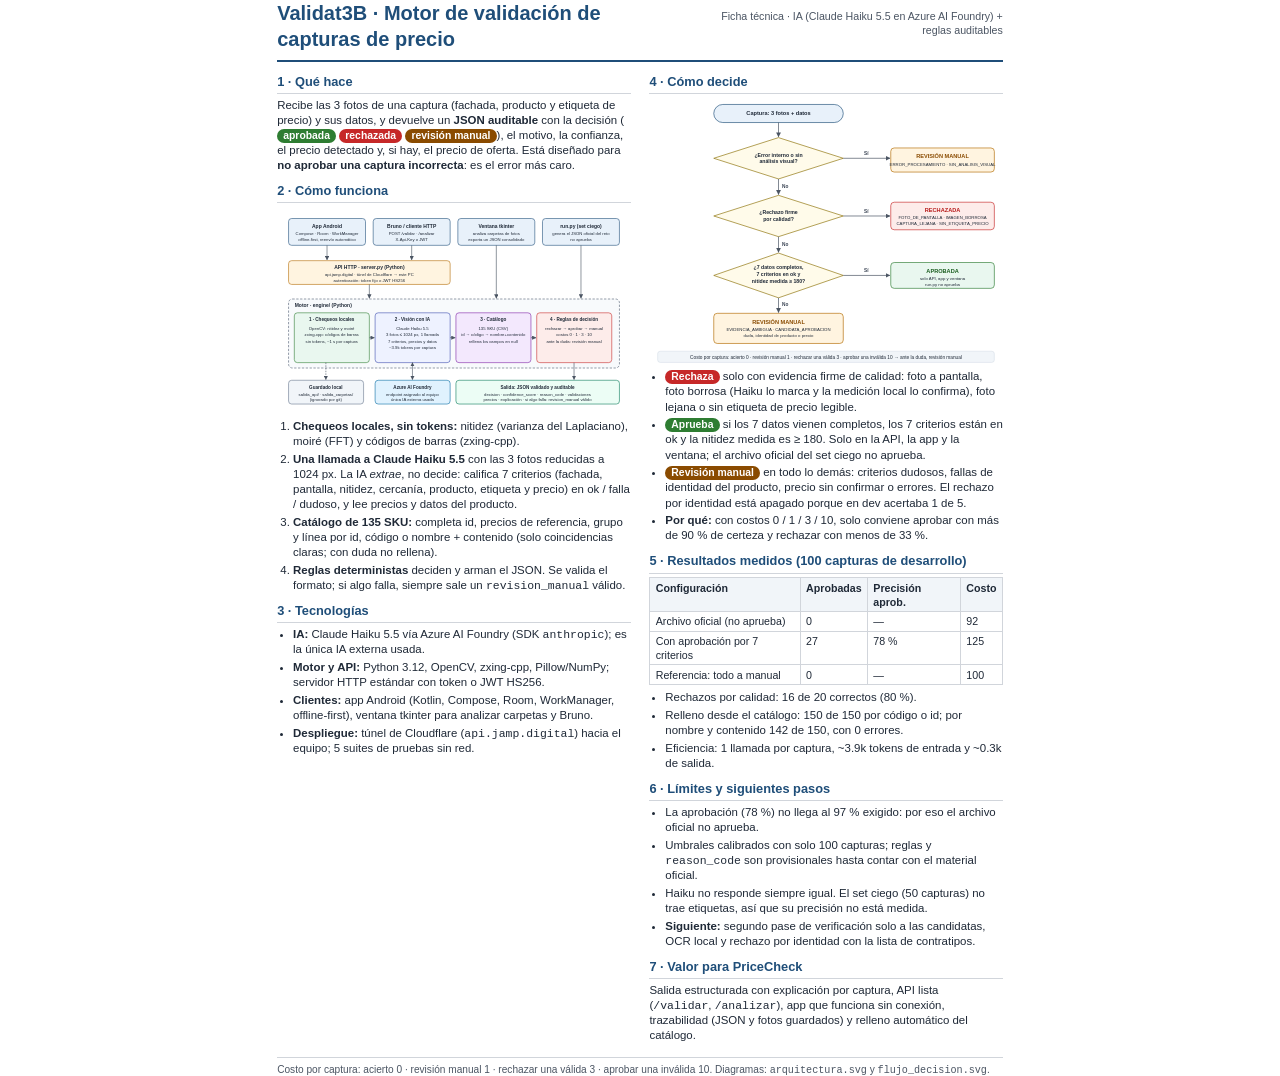
==== documentacion/ficha_tecnica.html @ 6adc856c "commit" ====
<!doctype html>
<html lang="es">
<head>
<meta charset="utf-8">
<meta name="viewport" content="width=device-width, initial-scale=1">
<title>Ficha técnica · Validat3B</title>
<style>
  @page { size: A4; margin: 9mm; }
  :root { --ink:#1f2937; --muted:#4b5563; --line:#d1d5db; --brand:#1f4e79; --ok:#2e7d32; --no:#c62828; --man:#8a4b00; }
  * { box-sizing: border-box; }
  html { -webkit-print-color-adjust: exact; print-color-adjust: exact; }
  body { margin: 0; font: 8.6pt/1.32 "Segoe UI", Arial, sans-serif; color: var(--ink); background: #fff; }
  .page { width: 192mm; margin: 0 auto; }
  header { border-bottom: 2px solid var(--brand); padding-bottom: 2mm; margin-bottom: 3mm; display: flex; justify-content: space-between; align-items: baseline; gap: 6mm; }
  h1 { margin: 0; font-size: 15pt; color: var(--brand); }
  header p { margin: 0; color: var(--muted); font-size: 8pt; text-align: right; }
  .grid { display: grid; grid-template-columns: 1fr 1fr; gap: 0 5mm; }
  h2 { margin: 2.6mm 0 1mm; font-size: 9.6pt; color: var(--brand); border-bottom: 1px solid var(--line); padding-bottom: .6mm; }
  h2:first-child { margin-top: 0; }
  p { margin: 0 0 1.2mm; }
  ol, ul { margin: 0 0 1.2mm; padding-left: 4.2mm; }
  li { margin-bottom: .7mm; }
  img { width: 100%; display: block; margin: 1mm 0 1.2mm; }
  .tag { display: inline-block; padding: 0 1.6mm; border-radius: 2mm; font-weight: 700; font-size: 7.8pt; color: #fff; }
  .ok { background: var(--ok); } .no { background: var(--no); } .man { background: var(--man); }
  table { width: 100%; border-collapse: collapse; margin: .8mm 0 1.4mm; font-size: 8pt; }
  th, td { border: 1px solid var(--line); padding: .6mm 1.4mm; text-align: left; vertical-align: top; }
  th { background: #f1f5f9; }
  .note { color: var(--muted); font-size: 7.8pt; }
  footer { margin-top: 2.5mm; padding-top: 1.2mm; border-top: 1px solid var(--line); color: var(--muted); font-size: 7.6pt; }
</style>
</head>
<body>
<div class="page">
  <header>
    <h1>Validat3B · Motor de validación de capturas de precio</h1>
    <p>Ficha técnica · IA (Claude Haiku 5.5 en Azure AI Foundry) + reglas auditables</p>
  </header>

  <div class="grid">
    <!-- Columna izquierda -->
    <section>
      <h2>1 · Qué hace</h2>
      <p>Recibe las 3 fotos de una captura (fachada, producto y etiqueta de precio) y sus datos, y devuelve un <b>JSON auditable</b>
      con la decisión (<span class="tag ok">aprobada</span> <span class="tag no">rechazada</span> <span class="tag man">revisión manual</span>),
      el motivo, la confianza, el precio detectado y, si hay, el precio de oferta. Está diseñado para <b>no aprobar una captura incorrecta</b>:
      es el error más caro.</p>

      <h2>2 · Cómo funciona</h2>
      <img src="arquitectura.svg" alt="Diagrama de arquitectura del motor">
      <ol>
        <li><b>Chequeos locales, sin tokens:</b> nitidez (varianza del Laplaciano), moiré (FFT) y códigos de barras (zxing-cpp).</li>
        <li><b>Una llamada a Claude Haiku 5.5</b> con las 3 fotos reducidas a 1024 px. La IA <i>extrae</i>, no decide: califica 7 criterios
        (fachada, pantalla, nitidez, cercanía, producto, etiqueta y precio) en ok / falla / dudoso, y lee precios y datos del producto.</li>
        <li><b>Catálogo de 135 SKU:</b> completa id, precios de referencia, grupo y línea por id, código o nombre + contenido
        (solo coincidencias claras; con duda no rellena).</li>
        <li><b>Reglas deterministas</b> deciden y arman el JSON. Se valida el formato; si algo falla, siempre sale un
        <code>revision_manual</code> válido.</li>
      </ol>

      <h2>3 · Tecnologías</h2>
      <ul>
        <li><b>IA:</b> Claude Haiku 5.5 vía Azure AI Foundry (SDK <code>anthropic</code>); es la única IA externa usada.</li>
        <li><b>Motor y API:</b> Python 3.12, OpenCV, zxing-cpp, Pillow/NumPy; servidor HTTP estándar con token o JWT HS256.</li>
        <li><b>Clientes:</b> app Android (Kotlin, Compose, Room, WorkManager, offline-first), ventana tkinter para analizar carpetas y Bruno.</li>
        <li><b>Despliegue:</b> túnel de Cloudflare (<code>api.jamp.digital</code>) hacia el equipo; 5 suites de pruebas sin red.</li>
      </ul>
    </section>

    <!-- Columna derecha -->
    <section>
      <h2>4 · Cómo decide</h2>
      <img src="flujo_decision.svg" alt="Diagrama de flujo de decisión">
      <ul>
        <li><span class="tag no">Rechaza</span> solo con evidencia firme de calidad: foto a pantalla, foto borrosa (Haiku lo marca y la
        medición local lo confirma), foto lejana o sin etiqueta de precio legible.</li>
        <li><span class="tag ok">Aprueba</span> si los 7 datos vienen completos, los 7 criterios están en ok y la nitidez medida es ≥ 180.
        Solo en la API, la app y la ventana; el archivo oficial del set ciego no aprueba.</li>
        <li><span class="tag man">Revisión manual</span> en todo lo demás: criterios dudosos, fallas de identidad del producto, precio sin
        confirmar o errores. El rechazo por identidad está apagado porque en dev acertaba 1 de 5.</li>
        <li><b>Por qué:</b> con costos 0 / 1 / 3 / 10, solo conviene aprobar con más de 90 % de certeza y rechazar con menos de 33 %.</li>
      </ul>

      <h2>5 · Resultados medidos (100 capturas de desarrollo)</h2>
      <table>
        <tr><th>Configuración</th><th>Aprobadas</th><th>Precisión aprob.</th><th>Costo</th></tr>
        <tr><td>Archivo oficial (no aprueba)</td><td>0</td><td>—</td><td>92</td></tr>
        <tr><td>Con aprobación por 7 criterios</td><td>27</td><td>78 %</td><td>125</td></tr>
        <tr><td>Referencia: todo a manual</td><td>0</td><td>—</td><td>100</td></tr>
      </table>
      <ul>
        <li>Rechazos por calidad: 16 de 20 correctos (80 %).</li>
        <li>Relleno desde el catálogo: 150 de 150 por código o id; por nombre y contenido 142 de 150, con 0 errores.</li>
        <li>Eficiencia: 1 llamada por captura, ~3.9k tokens de entrada y ~0.3k de salida.</li>
      </ul>

      <h2>6 · Límites y siguientes pasos</h2>
      <ul>
        <li>La aprobación (78 %) no llega al 97 % exigido: por eso el archivo oficial no aprueba.</li>
        <li>Umbrales calibrados con solo 100 capturas; reglas y <code>reason_code</code> son provisionales hasta contar con el material oficial.</li>
        <li>Haiku no responde siempre igual. El set ciego (50 capturas) no trae etiquetas, así que su precisión no está medida.</li>
        <li><b>Siguiente:</b> segundo pase de verificación solo a las candidatas, OCR local y rechazo por identidad con la lista de contratipos.</li>
      </ul>

      <h2>7 · Valor para PriceCheck</h2>
      <p>Salida estructurada con explicación por captura, API lista (<code>/validar</code>, <code>/analizar</code>), app que funciona sin
      conexión, trazabilidad (JSON y fotos guardados) y relleno automático del catálogo.</p>
    </section>
  </div>

  <footer>Costo por captura: acierto 0 · revisión manual 1 · rechazar una válida 3 · aprobar una inválida 10. Diagramas: <code>arquitectura.svg</code> y <code>flujo_decision.svg</code>.</footer>
</div>
</body>
</html>
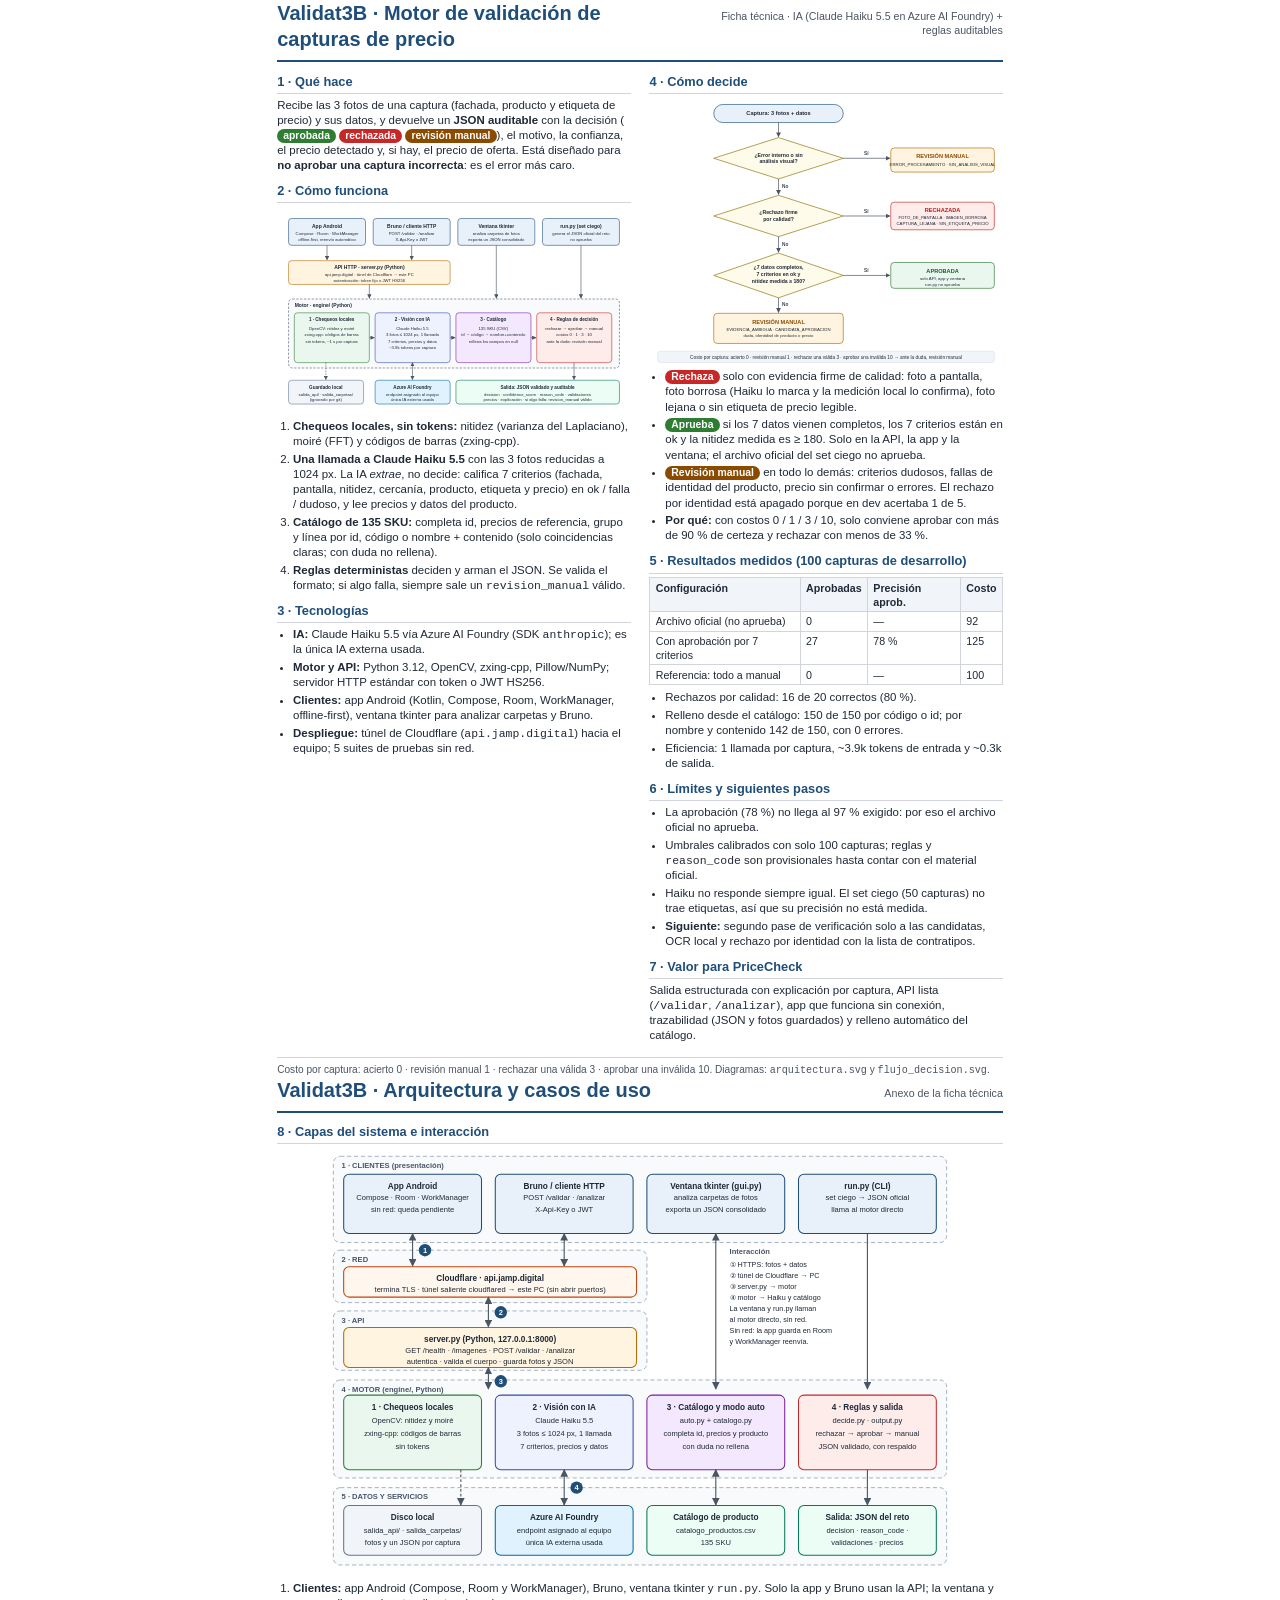
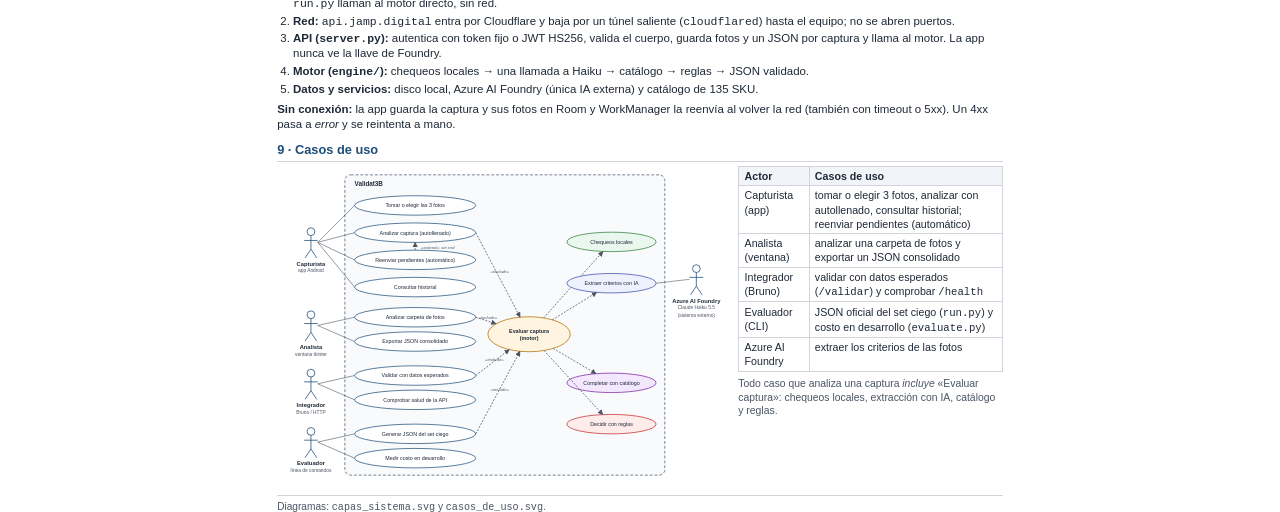
==== commit 42568396: "Ficha técnica: diagramas de capas del sistema y casos de uso, PDF de 2 páginas Co-Authored-By: Claud" ====
--- a/documentacion/ficha_tecnica.html
+++ b/documentacion/ficha_tecnica.html
@@ -28,6 +28,11 @@
   th { background: #f1f5f9; }
   .note { color: var(--muted); font-size: 7.8pt; }
   footer { margin-top: 2.5mm; padding-top: 1.2mm; border-top: 1px solid var(--line); color: var(--muted); font-size: 7.6pt; }
+  .page2 { break-before: page; }
+  .uc { display: grid; grid-template-columns: 118mm 1fr; gap: 4mm; align-items: start; break-inside: avoid; }
+  .page2 h2 { break-after: avoid; }
+  .page2 img.capas { width: 168mm; margin: 1mm auto 1.2mm; }
+  .uc table { margin-top: 0; }
 </style>
 </head>
 <body>
@@ -110,5 +115,45 @@
 
   <footer>Costo por captura: acierto 0 · revisión manual 1 · rechazar una válida 3 · aprobar una inválida 10. Diagramas: <code>arquitectura.svg</code> y <code>flujo_decision.svg</code>.</footer>
 </div>
+
+<div class="page page2">
+  <header>
+    <h1>Validat3B · Arquitectura y casos de uso</h1>
+    <p>Anexo de la ficha técnica</p>
+  </header>
+
+  <h2>8 · Capas del sistema e interacción</h2>
+  <img class="capas" src="capas_sistema.svg" alt="Diagrama de capas del sistema">
+  <ol>
+    <li><b>Clientes:</b> app Android (Compose, Room y WorkManager), Bruno, ventana tkinter y <code>run.py</code>. Solo la app y Bruno usan la API;
+    la ventana y <code>run.py</code> llaman al motor directo, sin red.</li>
+    <li><b>Red:</b> <code>api.jamp.digital</code> entra por Cloudflare y baja por un túnel saliente (<code>cloudflared</code>) hasta el equipo;
+    no se abren puertos.</li>
+    <li><b>API (<code>server.py</code>):</b> autentica con token fijo o JWT HS256, valida el cuerpo, guarda fotos y un JSON por captura y llama
+    al motor. La app nunca ve la llave de Foundry.</li>
+    <li><b>Motor (<code>engine/</code>):</b> chequeos locales → una llamada a Haiku → catálogo → reglas → JSON validado.</li>
+    <li><b>Datos y servicios:</b> disco local, Azure AI Foundry (única IA externa) y catálogo de 135 SKU.</li>
+  </ol>
+  <p><b>Sin conexión:</b> la app guarda la captura y sus fotos en Room y WorkManager la reenvía al volver la red (también con timeout o 5xx).
+  Un 4xx pasa a <i>error</i> y se reintenta a mano.</p>
+
+  <h2>9 · Casos de uso</h2>
+  <div class="uc">
+    <img src="casos_de_uso.svg" alt="Diagrama de casos de uso">
+    <div>
+      <table>
+        <tr><th>Actor</th><th>Casos de uso</th></tr>
+        <tr><td>Capturista (app)</td><td>tomar o elegir 3 fotos, analizar con autollenado, consultar historial; reenviar pendientes (automático)</td></tr>
+        <tr><td>Analista (ventana)</td><td>analizar una carpeta de fotos y exportar un JSON consolidado</td></tr>
+        <tr><td>Integrador (Bruno)</td><td>validar con datos esperados (<code>/validar</code>) y comprobar <code>/health</code></td></tr>
+        <tr><td>Evaluador (CLI)</td><td>JSON oficial del set ciego (<code>run.py</code>) y costo en desarrollo (<code>evaluate.py</code>)</td></tr>
+        <tr><td>Azure AI Foundry</td><td>extraer los criterios de las fotos</td></tr>
+      </table>
+      <p class="note">Todo caso que analiza una captura <i>incluye</i> «Evaluar captura»: chequeos locales, extracción con IA, catálogo y reglas.</p>
+    </div>
+  </div>
+
+  <footer>Diagramas: <code>capas_sistema.svg</code> y <code>casos_de_uso.svg</code>.</footer>
+</div>
 </body>
 </html>
